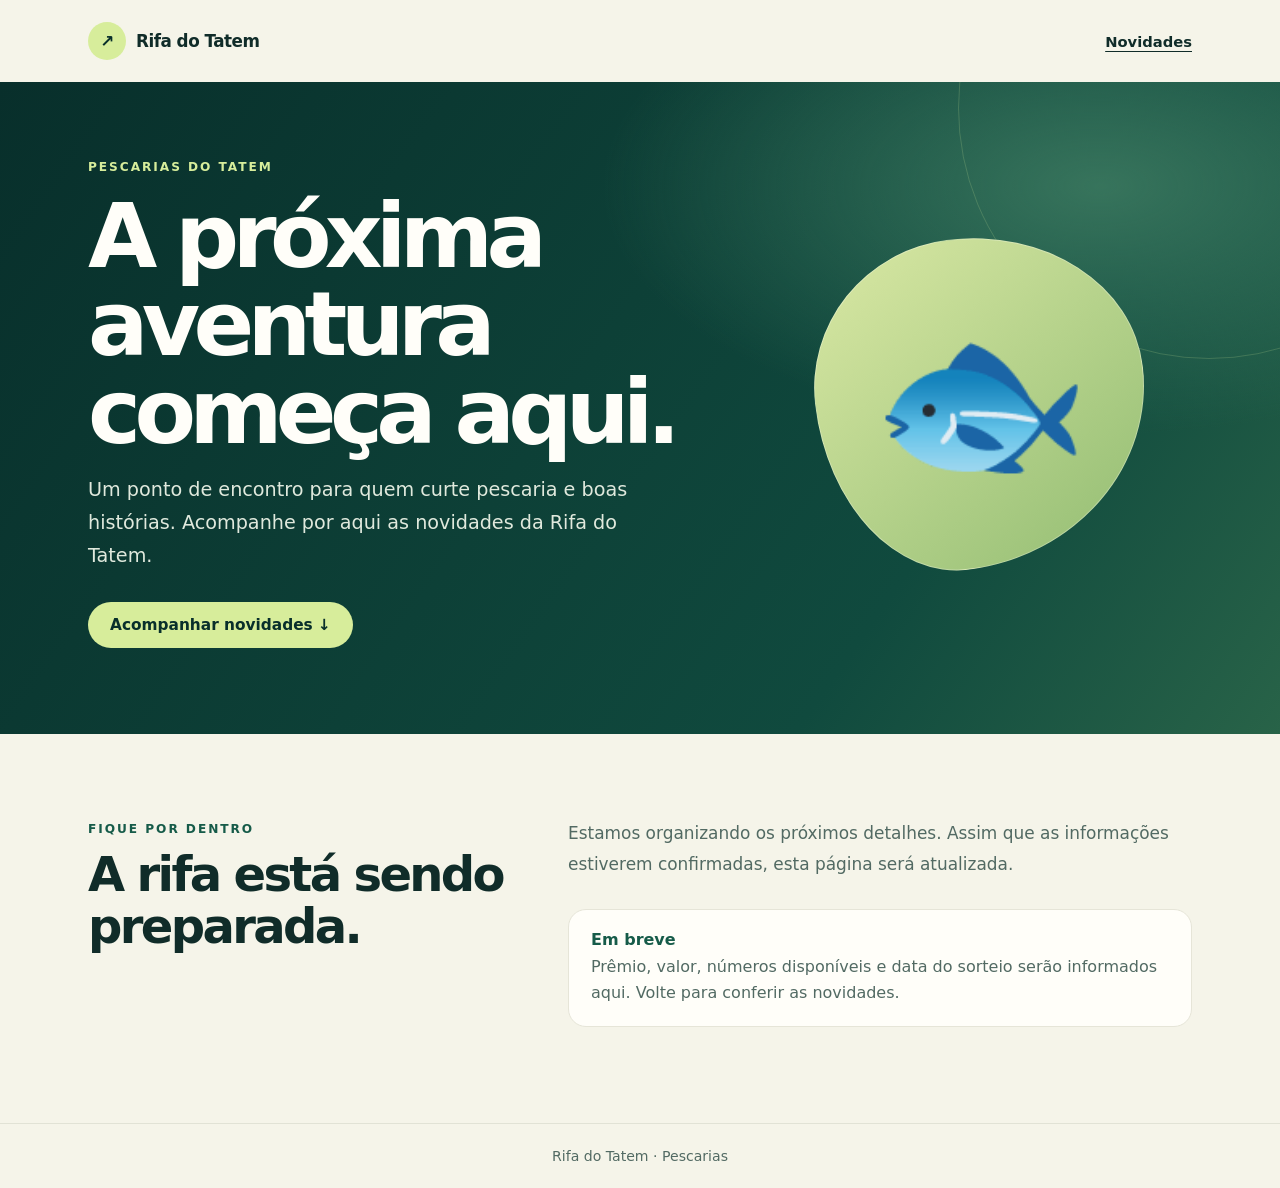
==== index.html @ 0bc4172f "Add Rifa do Tatem landing page" ====
<!doctype html>
<html lang="pt-BR">
<head>
  <meta charset="utf-8">
  <meta name="viewport" content="width=device-width, initial-scale=1">
  <meta name="theme-color" content="#082f2b">
  <meta name="description" content="Acompanhe as novidades da Rifa do Tatem e fique por dentro das próximas pescarias.">
  <title>Rifa do Tatem | Pescarias</title>
  <style>
    :root {
      color-scheme: light;
      --ink: #102c29;
      --muted: #526a63;
      --deep: #082f2b;
      --green: #165b49;
      --lime: #d7ed9b;
      --paper: #f5f4e9;
      --white: #fffef9;
    }

    * { box-sizing: border-box; }

    html { scroll-behavior: smooth; }

    body {
      margin: 0;
      background: var(--paper);
      color: var(--ink);
      font-family: system-ui, -apple-system, BlinkMacSystemFont, "Segoe UI", sans-serif;
    }

    a { color: inherit; }

    .topbar {
      align-items: center;
      display: flex;
      justify-content: space-between;
      margin: 0 auto;
      max-width: 1160px;
      padding: 22px 28px;
    }

    .brand {
      align-items: center;
      display: inline-flex;
      font-size: 1.05rem;
      font-weight: 800;
      gap: 10px;
      letter-spacing: -.03em;
      text-decoration: none;
    }

    .brand-mark {
      align-items: center;
      background: var(--lime);
      border-radius: 50%;
      color: var(--deep);
      display: inline-flex;
      height: 38px;
      justify-content: center;
      width: 38px;
    }

    .nav-link {
      font-size: .92rem;
      font-weight: 700;
      text-decoration-thickness: 1px;
      text-underline-offset: 4px;
    }

    .hero {
      background:
        radial-gradient(ellipse at 86% 16%, #37745c 0, transparent 32%),
        linear-gradient(125deg, var(--deep), #104a3e 72%, #286348);
      color: var(--white);
      overflow: hidden;
      position: relative;
    }

    .hero::after {
      border: 1px solid rgb(215 237 155 / 18%);
      border-radius: 50%;
      content: "";
      height: 500px;
      position: absolute;
      right: -180px;
      top: -225px;
      width: 500px;
    }

    .hero-inner {
      align-items: center;
      display: grid;
      gap: 48px;
      grid-template-columns: 1.2fr .8fr;
      margin: 0 auto;
      max-width: 1160px;
      min-height: 490px;
      padding: 74px 28px 86px;
      position: relative;
      z-index: 1;
    }

    .eyebrow {
      color: var(--lime);
      font-size: .76rem;
      font-weight: 800;
      letter-spacing: .16em;
      text-transform: uppercase;
    }

    h1 {
      font-size: clamp(3rem, 7vw, 5.7rem);
      letter-spacing: -.075em;
      line-height: .98;
      margin: 18px 0;
      max-width: 660px;
    }

    .intro {
      color: #e0e9dd;
      font-size: clamp(1rem, 2vw, 1.2rem);
      line-height: 1.7;
      margin: 0;
      max-width: 540px;
    }

    .button {
      background: var(--lime);
      border-radius: 999px;
      color: var(--deep);
      display: inline-flex;
      font-size: .96rem;
      font-weight: 800;
      margin-top: 30px;
      padding: 14px 22px;
      text-decoration: none;
      transition: transform .18s ease, background .18s ease;
    }

    .button:hover {
      background: #e5f5b8;
      transform: translateY(-2px);
    }

    .art {
      align-items: center;
      aspect-ratio: 1;
      background: linear-gradient(145deg, #d9e8a4, #93bd73);
      border: 1px solid rgb(255 255 255 / 28%);
      border-radius: 46% 54% 60% 40% / 45% 45% 55% 55%;
      color: var(--deep);
      display: flex;
      font-size: clamp(6rem, 16vw, 11rem);
      justify-content: center;
      justify-self: center;
      max-width: 330px;
      transform: rotate(-7deg);
      width: 100%;
    }

    .art span { transform: rotate(7deg); }

    .details {
      margin: 0 auto;
      max-width: 1160px;
      padding: 84px 28px 96px;
    }

    .details-grid {
      align-items: start;
      display: grid;
      gap: 64px;
      grid-template-columns: .8fr 1.2fr;
    }

    .details h2 {
      font-size: clamp(2rem, 4vw, 3rem);
      letter-spacing: -.055em;
      line-height: 1.08;
      margin: 12px 0 0;
    }

    .details-copy {
      color: var(--muted);
      font-size: 1.06rem;
      line-height: 1.8;
      margin: 0;
    }

    .notice {
      background: var(--white);
      border: 1px solid #e6e5d8;
      border-radius: 18px;
      margin-top: 30px;
      padding: 20px 22px;
    }

    .notice strong {
      color: var(--green);
      display: block;
      margin-bottom: 5px;
    }

    .notice p {
      color: var(--muted);
      line-height: 1.6;
      margin: 0;
    }

    footer {
      border-top: 1px solid #e1e2d5;
      color: var(--muted);
      font-size: .88rem;
      padding: 24px 28px;
      text-align: center;
    }

    @media (max-width: 720px) {
      .topbar { padding: 18px 20px; }
      .hero-inner {
        gap: 38px;
        grid-template-columns: 1fr;
        padding: 68px 22px 72px;
      }
      .art { max-width: 210px; }
      .details { padding: 64px 22px 72px; }
      .details-grid { gap: 24px; grid-template-columns: 1fr; }
    }

    @media (prefers-reduced-motion: reduce) {
      *, *::before, *::after {
        scroll-behavior: auto !important;
        transition-duration: .01ms !important;
      }
    }
  </style>
</head>
<body>
  <header class="topbar">
    <a class="brand" href="#" aria-label="Rifa do Tatem, início">
      <span class="brand-mark" aria-hidden="true">↗</span>
      <span>Rifa do Tatem</span>
    </a>
    <a class="nav-link" href="#novidades">Novidades</a>
  </header>

  <main>
    <section class="hero" aria-labelledby="titulo">
      <div class="hero-inner">
        <div>
          <span class="eyebrow">Pescarias do Tatem</span>
          <h1 id="titulo">A próxima aventura começa aqui.</h1>
          <p class="intro">Um ponto de encontro para quem curte pescaria e boas histórias. Acompanhe por aqui as novidades da Rifa do Tatem.</p>
          <a class="button" href="#novidades">Acompanhar novidades <span aria-hidden="true">&nbsp;↓</span></a>
        </div>
        <div class="art" role="img" aria-label="Ilustração de um peixe">
          <span aria-hidden="true">🐟</span>
        </div>
      </div>
    </section>

    <section class="details" id="novidades" aria-labelledby="subtitulo">
      <div class="details-grid">
        <div>
          <span class="eyebrow" style="color: var(--green)">Fique por dentro</span>
          <h2 id="subtitulo">A rifa está sendo preparada.</h2>
        </div>
        <div>
          <p class="details-copy">Estamos organizando os próximos detalhes. Assim que as informações estiverem confirmadas, esta página será atualizada.</p>
          <div class="notice">
            <strong>Em breve</strong>
            <p>Prêmio, valor, números disponíveis e data do sorteio serão informados aqui. Volte para conferir as novidades.</p>
          </div>
        </div>
      </div>
    </section>
  </main>

  <footer>Rifa do Tatem · Pescarias</footer>
</body>
</html>
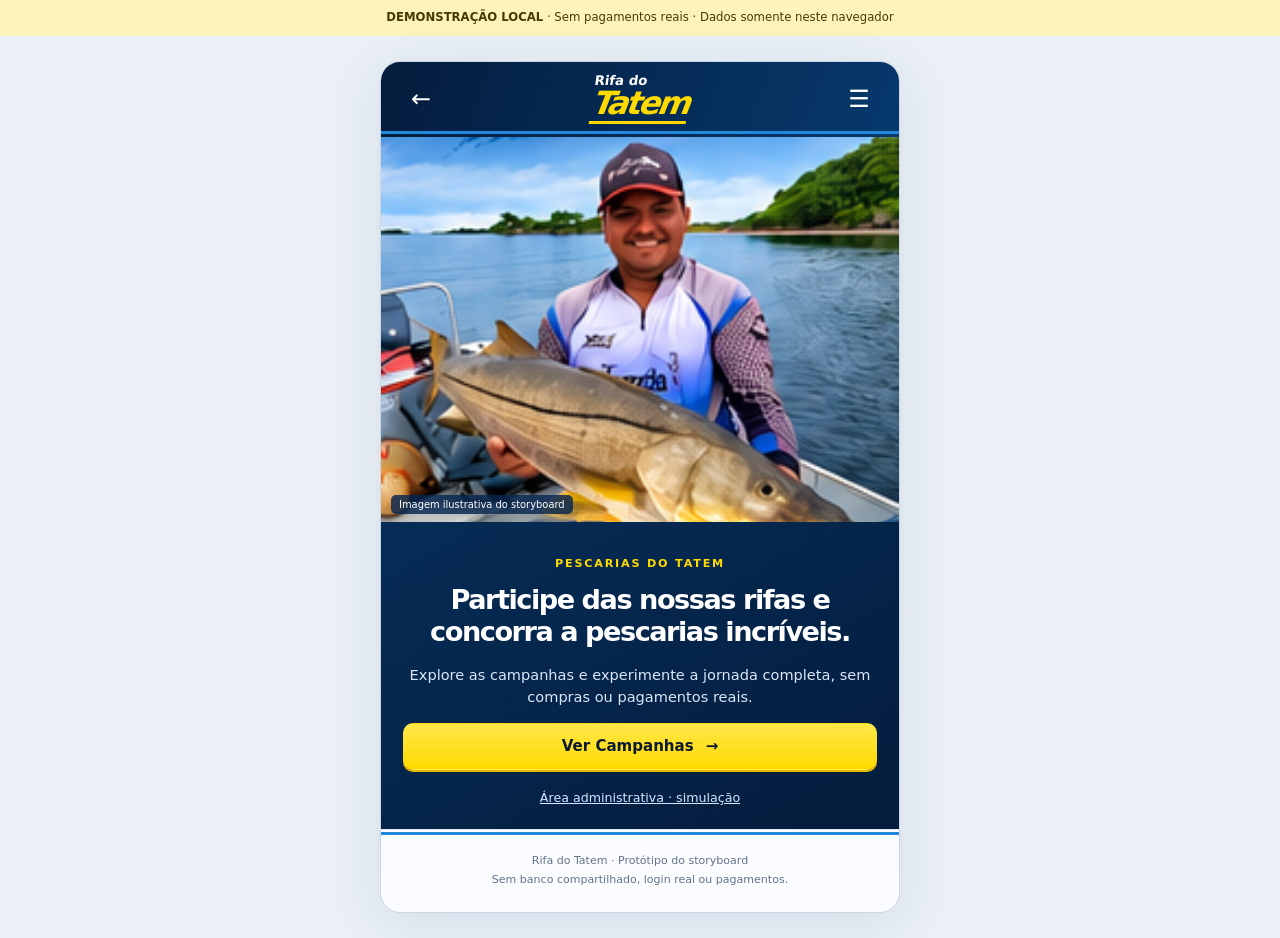
==== commit 12df0b91: "Implementa as jornadas do storyboard na demonstração local Adiciona 12 telas responsivas, campanhas " ====
--- a/index.html
+++ b/index.html
@@ -3,280 +3,13 @@
 <head>
   <meta charset="utf-8">
   <meta name="viewport" content="width=device-width, initial-scale=1">
-  <meta name="theme-color" content="#082f2b">
-  <meta name="description" content="Acompanhe as novidades da Rifa do Tatem e fique por dentro das próximas pescarias.">
-  <title>Rifa do Tatem | Pescarias</title>
-  <style>
-    :root {
-      color-scheme: light;
-      --ink: #102c29;
-      --muted: #526a63;
-      --deep: #082f2b;
-      --green: #165b49;
-      --lime: #d7ed9b;
-      --paper: #f5f4e9;
-      --white: #fffef9;
-    }
-
-    * { box-sizing: border-box; }
-
-    html { scroll-behavior: smooth; }
-
-    body {
-      margin: 0;
-      background: var(--paper);
-      color: var(--ink);
-      font-family: system-ui, -apple-system, BlinkMacSystemFont, "Segoe UI", sans-serif;
-    }
-
-    a { color: inherit; }
-
-    .topbar {
-      align-items: center;
-      display: flex;
-      justify-content: space-between;
-      margin: 0 auto;
-      max-width: 1160px;
-      padding: 22px 28px;
-    }
-
-    .brand {
-      align-items: center;
-      display: inline-flex;
-      font-size: 1.05rem;
-      font-weight: 800;
-      gap: 10px;
-      letter-spacing: -.03em;
-      text-decoration: none;
-    }
-
-    .brand-mark {
-      align-items: center;
-      background: var(--lime);
-      border-radius: 50%;
-      color: var(--deep);
-      display: inline-flex;
-      height: 38px;
-      justify-content: center;
-      width: 38px;
-    }
-
-    .nav-link {
-      font-size: .92rem;
-      font-weight: 700;
-      text-decoration-thickness: 1px;
-      text-underline-offset: 4px;
-    }
-
-    .hero {
-      background:
-        radial-gradient(ellipse at 86% 16%, #37745c 0, transparent 32%),
-        linear-gradient(125deg, var(--deep), #104a3e 72%, #286348);
-      color: var(--white);
-      overflow: hidden;
-      position: relative;
-    }
-
-    .hero::after {
-      border: 1px solid rgb(215 237 155 / 18%);
-      border-radius: 50%;
-      content: "";
-      height: 500px;
-      position: absolute;
-      right: -180px;
-      top: -225px;
-      width: 500px;
-    }
-
-    .hero-inner {
-      align-items: center;
-      display: grid;
-      gap: 48px;
-      grid-template-columns: 1.2fr .8fr;
-      margin: 0 auto;
-      max-width: 1160px;
-      min-height: 490px;
-      padding: 74px 28px 86px;
-      position: relative;
-      z-index: 1;
-    }
-
-    .eyebrow {
-      color: var(--lime);
-      font-size: .76rem;
-      font-weight: 800;
-      letter-spacing: .16em;
-      text-transform: uppercase;
-    }
-
-    h1 {
-      font-size: clamp(3rem, 7vw, 5.7rem);
-      letter-spacing: -.075em;
-      line-height: .98;
-      margin: 18px 0;
-      max-width: 660px;
-    }
-
-    .intro {
-      color: #e0e9dd;
-      font-size: clamp(1rem, 2vw, 1.2rem);
-      line-height: 1.7;
-      margin: 0;
-      max-width: 540px;
-    }
-
-    .button {
-      background: var(--lime);
-      border-radius: 999px;
-      color: var(--deep);
-      display: inline-flex;
-      font-size: .96rem;
-      font-weight: 800;
-      margin-top: 30px;
-      padding: 14px 22px;
-      text-decoration: none;
-      transition: transform .18s ease, background .18s ease;
-    }
-
-    .button:hover {
-      background: #e5f5b8;
-      transform: translateY(-2px);
-    }
-
-    .art {
-      align-items: center;
-      aspect-ratio: 1;
-      background: linear-gradient(145deg, #d9e8a4, #93bd73);
-      border: 1px solid rgb(255 255 255 / 28%);
-      border-radius: 46% 54% 60% 40% / 45% 45% 55% 55%;
-      color: var(--deep);
-      display: flex;
-      font-size: clamp(6rem, 16vw, 11rem);
-      justify-content: center;
-      justify-self: center;
-      max-width: 330px;
-      transform: rotate(-7deg);
-      width: 100%;
-    }
-
-    .art span { transform: rotate(7deg); }
-
-    .details {
-      margin: 0 auto;
-      max-width: 1160px;
-      padding: 84px 28px 96px;
-    }
-
-    .details-grid {
-      align-items: start;
-      display: grid;
-      gap: 64px;
-      grid-template-columns: .8fr 1.2fr;
-    }
-
-    .details h2 {
-      font-size: clamp(2rem, 4vw, 3rem);
-      letter-spacing: -.055em;
-      line-height: 1.08;
-      margin: 12px 0 0;
-    }
-
-    .details-copy {
-      color: var(--muted);
-      font-size: 1.06rem;
-      line-height: 1.8;
-      margin: 0;
-    }
-
-    .notice {
-      background: var(--white);
-      border: 1px solid #e6e5d8;
-      border-radius: 18px;
-      margin-top: 30px;
-      padding: 20px 22px;
-    }
-
-    .notice strong {
-      color: var(--green);
-      display: block;
-      margin-bottom: 5px;
-    }
-
-    .notice p {
-      color: var(--muted);
-      line-height: 1.6;
-      margin: 0;
-    }
-
-    footer {
-      border-top: 1px solid #e1e2d5;
-      color: var(--muted);
-      font-size: .88rem;
-      padding: 24px 28px;
-      text-align: center;
-    }
-
-    @media (max-width: 720px) {
-      .topbar { padding: 18px 20px; }
-      .hero-inner {
-        gap: 38px;
-        grid-template-columns: 1fr;
-        padding: 68px 22px 72px;
-      }
-      .art { max-width: 210px; }
-      .details { padding: 64px 22px 72px; }
-      .details-grid { gap: 24px; grid-template-columns: 1fr; }
-    }
-
-    @media (prefers-reduced-motion: reduce) {
-      *, *::before, *::after {
-        scroll-behavior: auto !important;
-        transition-duration: .01ms !important;
-      }
-    }
-  </style>
+  <meta name="theme-color" content="#062650">
+  <meta http-equiv="refresh" content="0;url=teste.html">
+  <title>Rifa do Tatem — demonstração</title>
+  <script>location.replace("teste.html" + location.hash);</script>
 </head>
 <body>
-  <header class="topbar">
-    <a class="brand" href="#" aria-label="Rifa do Tatem, início">
-      <span class="brand-mark" aria-hidden="true">↗</span>
-      <span>Rifa do Tatem</span>
-    </a>
-    <a class="nav-link" href="#novidades">Novidades</a>
-  </header>
-
-  <main>
-    <section class="hero" aria-labelledby="titulo">
-      <div class="hero-inner">
-        <div>
-          <span class="eyebrow">Pescarias do Tatem</span>
-          <h1 id="titulo">A próxima aventura começa aqui.</h1>
-          <p class="intro">Um ponto de encontro para quem curte pescaria e boas histórias. Acompanhe por aqui as novidades da Rifa do Tatem.</p>
-          <a class="button" href="#novidades">Acompanhar novidades <span aria-hidden="true">&nbsp;↓</span></a>
-        </div>
-        <div class="art" role="img" aria-label="Ilustração de um peixe">
-          <span aria-hidden="true">🐟</span>
-        </div>
-      </div>
-    </section>
-
-    <section class="details" id="novidades" aria-labelledby="subtitulo">
-      <div class="details-grid">
-        <div>
-          <span class="eyebrow" style="color: var(--green)">Fique por dentro</span>
-          <h2 id="subtitulo">A rifa está sendo preparada.</h2>
-        </div>
-        <div>
-          <p class="details-copy">Estamos organizando os próximos detalhes. Assim que as informações estiverem confirmadas, esta página será atualizada.</p>
-          <div class="notice">
-            <strong>Em breve</strong>
-            <p>Prêmio, valor, números disponíveis e data do sorteio serão informados aqui. Volte para conferir as novidades.</p>
-          </div>
-        </div>
-      </div>
-    </section>
-  </main>
-
-  <footer>Rifa do Tatem · Pescarias</footer>
+  <p><a href="teste.html">Abrir demonstração da Rifa do Tatem</a></p>
+  <p>Dados somente neste navegador. Sem pagamentos reais.</p>
 </body>
 </html>
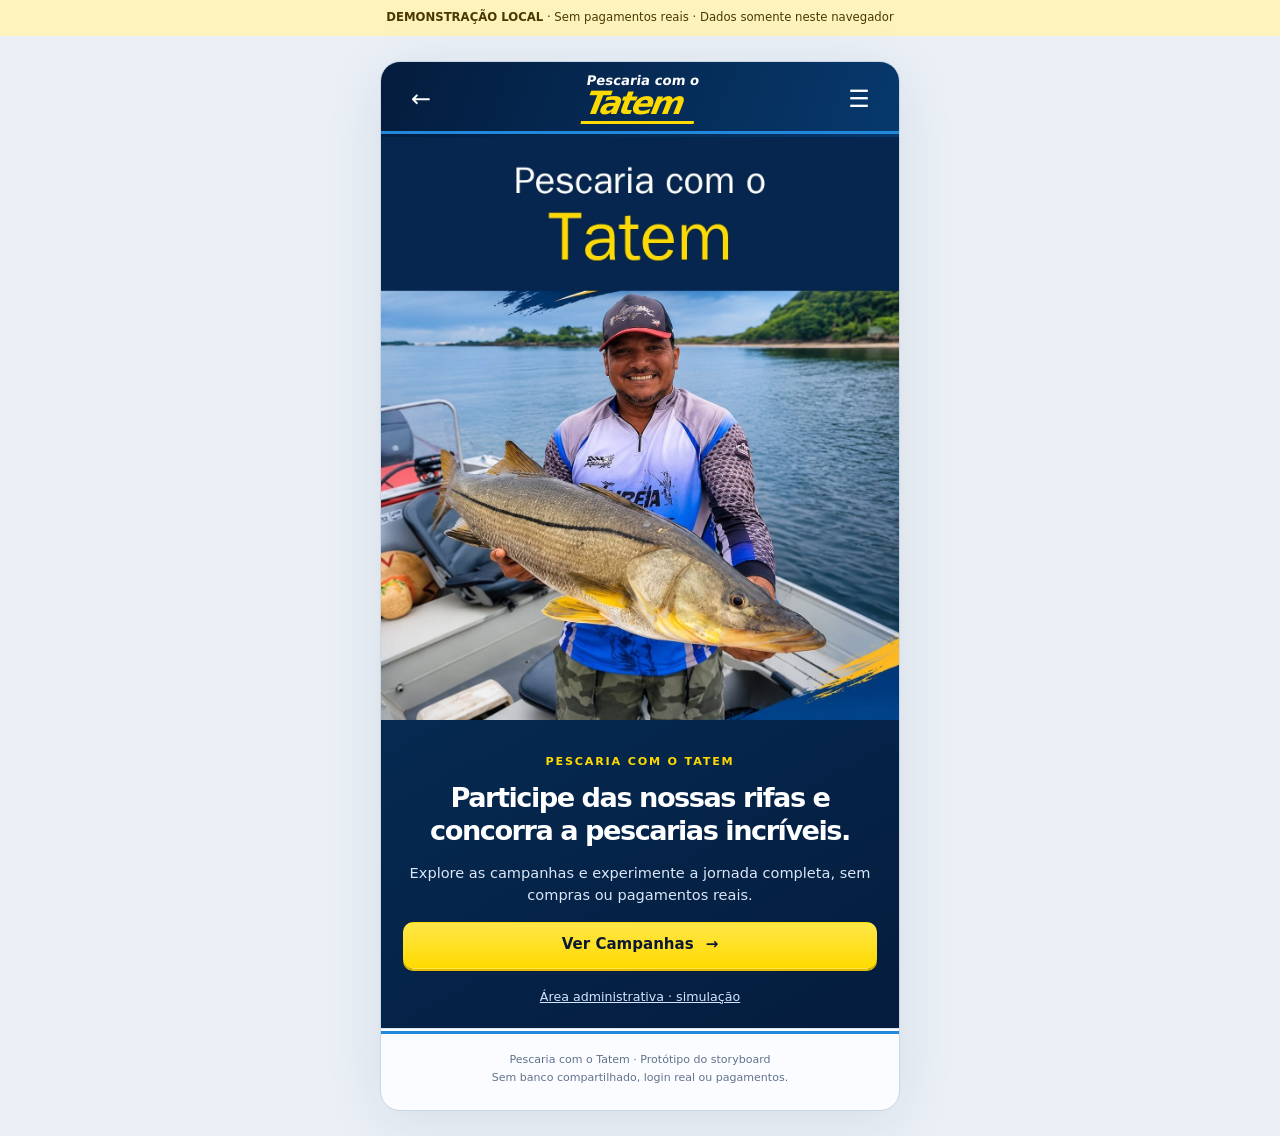
==== commit 66bda78b: "Renomeia aplicativo para Pescaria com o Tatem Atualiza telas, títulos, recibos e arte da capa, prese" ====
--- a/index.html
+++ b/index.html
@@ -5,11 +5,11 @@
   <meta name="viewport" content="width=device-width, initial-scale=1">
   <meta name="theme-color" content="#062650">
   <meta http-equiv="refresh" content="0;url=teste.html">
-  <title>Rifa do Tatem — demonstração</title>
+  <title>Pescaria com o Tatem — demonstração</title>
   <script>location.replace("teste.html" + location.hash);</script>
 </head>
 <body>
-  <p><a href="teste.html">Abrir demonstração da Rifa do Tatem</a></p>
+  <p><a href="teste.html">Abrir demonstração de Pescaria com o Tatem</a></p>
   <p>Dados somente neste navegador. Sem pagamentos reais.</p>
 </body>
 </html>
